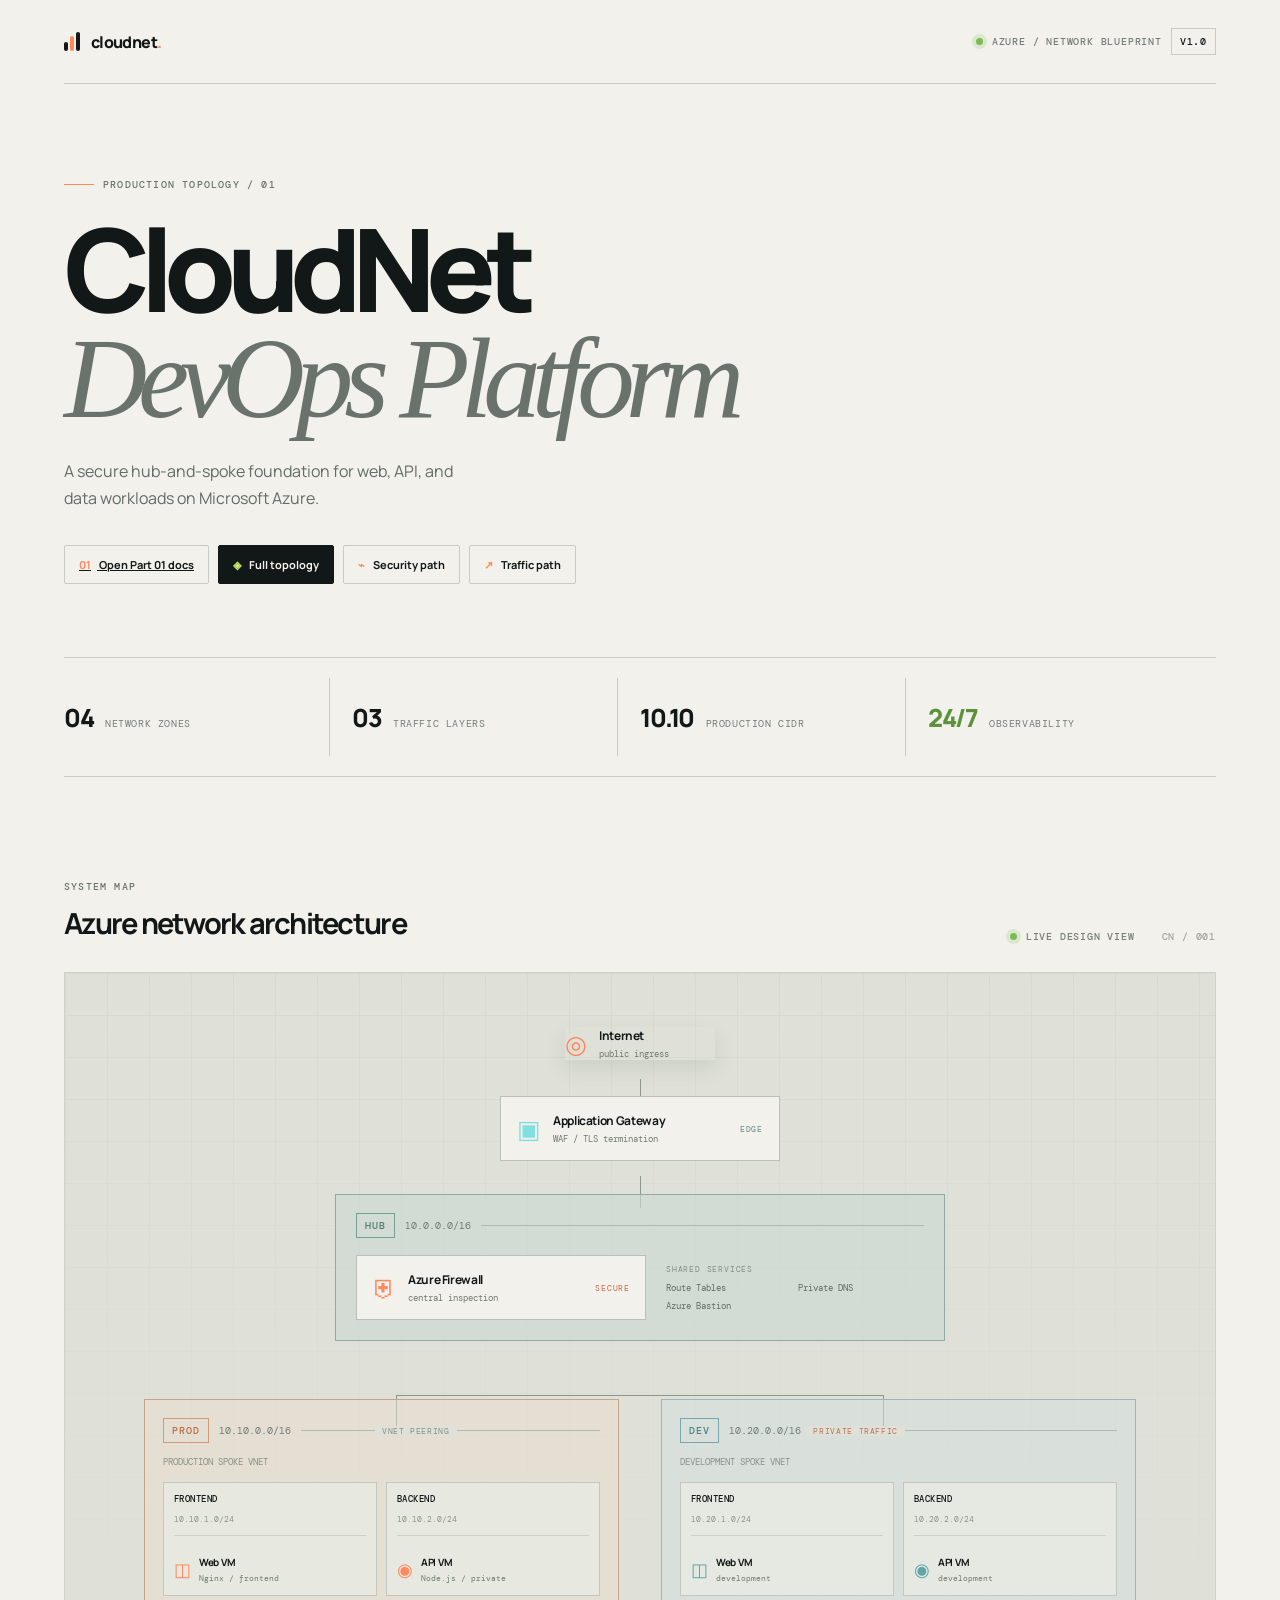
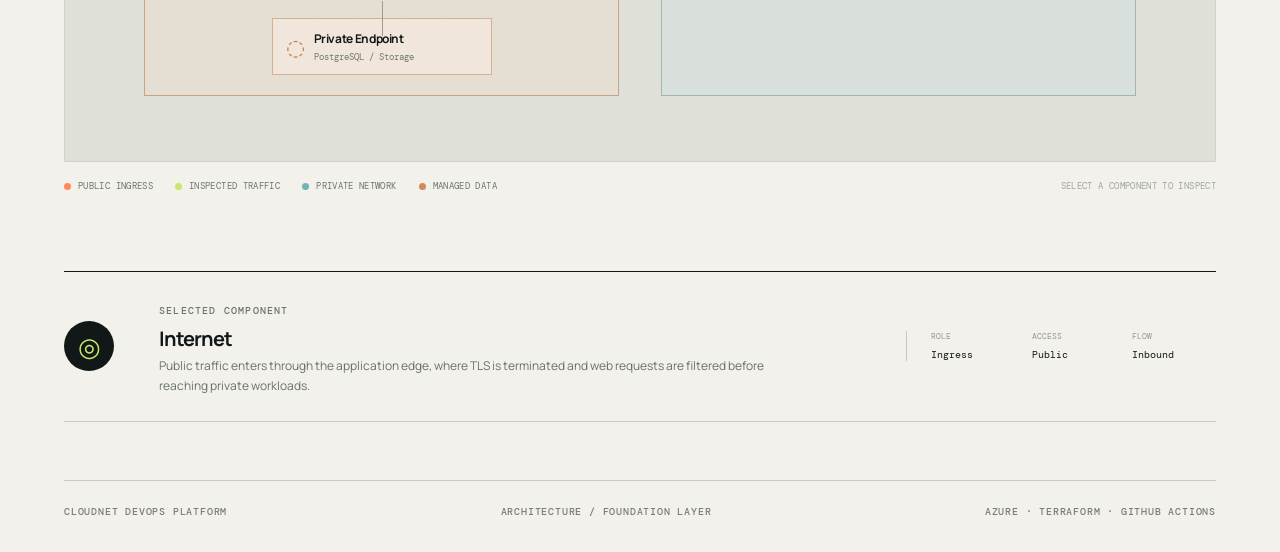
==== index.html @ 6c63d681 "Initialize CloudNet DevOps portfolio" ====
<!doctype html>
<html lang="en">
<head>
  <meta charset="UTF-8">
  <meta name="viewport" content="width=device-width, initial-scale=1.0">
  <meta name="description" content="CloudNet DevOps Platform Azure networking architecture">
  <title>CloudNet / Azure Network Architecture</title>
  <link rel="preconnect" href="https://fonts.googleapis.com">
  <link rel="preconnect" href="https://fonts.gstatic.com" crossorigin>
  <link href="https://fonts.googleapis.com/css2?family=DM+Mono:wght@400;500&family=Manrope:wght@400;500;600;700;800&display=swap" rel="stylesheet">
  <link rel="stylesheet" href="styles.css">
</head>
<body>
  <main class="shell">
    <header class="topbar">
      <a class="brand" href="#top" aria-label="CloudNet home">
        <span class="brand-mark"><span></span><span></span><span></span></span>
        <span>cloudnet<span class="brand-dot">.</span></span>
      </a>
      <div class="topbar-meta">
        <span class="status-dot"></span>
        <span>AZURE / NETWORK BLUEPRINT</span>
        <span class="version">v1.0</span>
      </div>
    </header>

    <section class="intro" id="top">
      <div class="eyebrow"><span></span> Production topology / 01</div>
      <h1>CloudNet<br><em>DevOps Platform</em></h1>
      <p class="intro-copy">A secure hub-and-spoke foundation for web, API, and data workloads on Microsoft Azure.</p>
      <div class="intro-actions">
        <a class="control-btn" href="docs/part-01-foundation.html"><span class="btn-icon">01</span> Open Part 01 docs</a>
        <button class="control-btn active" data-mode="all"><span class="btn-icon">◈</span> Full topology</button>
        <button class="control-btn" data-mode="security"><span class="btn-icon">⌁</span> Security path</button>
        <button class="control-btn" data-mode="traffic"><span class="btn-icon">↗</span> Traffic path</button>
      </div>
    </section>

    <section class="metrics" aria-label="Architecture summary">
      <div class="metric"><span class="metric-value">04</span><span class="metric-label">network zones</span></div>
      <div class="metric"><span class="metric-value">03</span><span class="metric-label">traffic layers</span></div>
      <div class="metric"><span class="metric-value">10.10</span><span class="metric-label">production CIDR</span></div>
      <div class="metric accent-metric"><span class="metric-value">24/7</span><span class="metric-label">observability</span></div>
    </section>

    <section class="architecture" aria-labelledby="architecture-title">
      <div class="section-heading">
        <div>
          <span class="section-kicker">System map</span>
          <h2 id="architecture-title">Azure network architecture</h2>
        </div>
        <div class="map-meta"><span class="live-line"></span> Live design view <span class="map-id">CN / 001</span></div>
      </div>

      <div class="diagram-wrap">
        <div class="diagram-grid"></div>
        <div class="diagram">
          <div class="internet node" data-node="internet" tabindex="0" role="button">
            <span class="node-symbol globe">◎</span>
            <span><b>Internet</b><small>public ingress</small></span>
          </div>

          <div class="flow flow-vertical flow-a"></div>
          <div class="component gateway node" data-node="gateway" tabindex="0" role="button">
            <span class="node-symbol gateway-symbol">▣</span>
            <span><b>Application Gateway</b><small>WAF / TLS termination</small></span>
            <span class="node-tag">EDGE</span>
          </div>
          <div class="flow flow-vertical flow-b"></div>

          <div class="hub-zone zone">
            <div class="zone-head"><span class="zone-chip">HUB</span><span class="zone-cidr">10.0.0.0/16</span><span class="zone-rule"></span></div>
            <div class="hub-content">
              <div class="component firewall node" data-node="firewall" tabindex="0" role="button">
                <span class="node-symbol firewall-symbol">⛨</span>
                <span><b>Azure Firewall</b><small>central inspection</small></span>
                <span class="node-tag security-tag">SECURE</span>
              </div>
              <div class="hub-services">
                <span class="service-label">shared services</span>
                <span>Route Tables</span><span>Private DNS</span><span>Azure Bastion</span>
              </div>
            </div>
          </div>

          <div class="flow flow-split"><i></i><i></i></div>

          <div class="spokes">
            <article class="spoke-zone zone prod-zone">
              <div class="zone-head"><span class="zone-chip prod-chip">PROD</span><span class="zone-cidr">10.10.0.0/16</span><span class="zone-rule"></span></div>
              <div class="spoke-subtitle">production spoke vnet</div>
              <div class="subnets">
                <div class="subnet frontend-subnet">
                  <div class="subnet-head"><span>FRONTEND</span><small>10.10.1.0/24</small></div>
                  <div class="workload node" data-node="web" tabindex="0" role="button"><span class="workload-icon">◫</span><span><b>Web VM</b><small>Nginx / frontend</small></span></div>
                </div>
                <div class="subnet backend-subnet">
                  <div class="subnet-head"><span>BACKEND</span><small>10.10.2.0/24</small></div>
                  <div class="workload node" data-node="api" tabindex="0" role="button"><span class="workload-icon">◉</span><span><b>API VM</b><small>Node.js / private</small></span></div>
                </div>
              </div>
              <div class="prod-data node" data-node="data" tabindex="0" role="button"><span class="data-line"></span><span class="node-symbol database-symbol">◌</span><span><b>Private Endpoint</b><small>PostgreSQL / Storage</small></span></div>
            </article>

            <article class="spoke-zone zone dev-zone">
              <div class="zone-head"><span class="zone-chip dev-chip">DEV</span><span class="zone-cidr">10.20.0.0/16</span><span class="zone-rule"></span></div>
              <div class="spoke-subtitle">development spoke vnet</div>
              <div class="subnets">
                <div class="subnet frontend-subnet">
                  <div class="subnet-head"><span>FRONTEND</span><small>10.20.1.0/24</small></div>
                  <div class="workload node" data-node="dev-web" tabindex="0" role="button"><span class="workload-icon">◫</span><span><b>Web VM</b><small>development</small></span></div>
                </div>
                <div class="subnet backend-subnet">
                  <div class="subnet-head"><span>BACKEND</span><small>10.20.2.0/24</small></div>
                  <div class="workload node" data-node="dev-api" tabindex="0" role="button"><span class="workload-icon">◉</span><span><b>API VM</b><small>development</small></span></div>
                </div>
              </div>
            </article>
          </div>

          <div class="connection-notes">
            <span class="note note-peering">VNET PEERING</span>
            <span class="note note-private">PRIVATE TRAFFIC</span>
          </div>
        </div>
      </div>

      <div class="legend">
        <span><i class="legend-dot ingress"></i> Public ingress</span>
        <span><i class="legend-dot inspect"></i> Inspected traffic</span>
        <span><i class="legend-dot private"></i> Private network</span>
        <span><i class="legend-dot data"></i> Managed data</span>
        <span class="legend-hint">Select a component to inspect</span>
      </div>
    </section>

    <section class="detail-panel" aria-live="polite">
      <div class="detail-icon" id="detail-icon">◎</div>
      <div class="detail-copy"><span class="section-kicker" id="detail-kicker">Selected component</span><h3 id="detail-title">Internet</h3><p id="detail-description">Public traffic enters through the application edge, where TLS is terminated and web requests are filtered before reaching private workloads.</p></div>
      <div class="detail-specs" id="detail-specs"><span>ROLE<b>Ingress</b></span><span>ACCESS<b>Public</b></span><span>FLOW<b>Inbound</b></span></div>
    </section>

    <footer class="footer"><span>CloudNet DevOps Platform</span><span>Architecture / Foundation layer</span><span>Azure · Terraform · GitHub Actions</span></footer>
  </main>
  <script src="script.js"></script>
</body>
</html>
---- styles.css ----
@import url('https://fonts.googleapis.com/css2?family=DM+Mono:wght@400;500&family=Manrope:wght@400;500;600;700;800&display=swap');

:root { --ink:#121817; --paper:#f2f1eb; --muted:#777d79; --line:#c7cbc3; --panel:#e7e8e1; --lime:#c8e86b; --orange:#ff895c; --cyan:#80dfe0; --blue:#91b6ff; --serif:Georgia, 'Times New Roman', serif; --mono:'DM Mono', monospace; --sans:'Manrope', sans-serif; }
* { box-sizing:border-box; }
html { scroll-behavior:smooth; }
body { margin:0; background:var(--paper); color:var(--ink); font-family:var(--sans); }
button { font:inherit; }
.shell { max-width:1440px; margin:auto; padding:0 5vw; overflow:hidden; }
.topbar { height:84px; display:flex; align-items:center; justify-content:space-between; border-bottom:1px solid var(--line); }
.brand { color:var(--ink); display:flex; align-items:center; gap:11px; font-size:16px; font-weight:800; letter-spacing:-.04em; text-decoration:none; }
.brand-dot { color:var(--orange); }.brand-mark { display:flex; align-items:end; gap:2px; height:19px; }.brand-mark span { width:4px; background:var(--ink); border-radius:2px; }.brand-mark span:nth-child(1){height:9px}.brand-mark span:nth-child(2){height:15px;background:var(--orange)}.brand-mark span:nth-child(3){height:19px}
.topbar-meta,.map-meta,.footer { color:var(--muted); font:500 10px var(--mono); letter-spacing:.08em; text-transform:uppercase; }.topbar-meta { display:flex; align-items:center; gap:9px; }.status-dot,.live-line { background:#7eba53; border-radius:50%; width:7px; height:7px; display:inline-block; box-shadow:0 0 0 4px #dbe8cf; }.version { border:1px solid var(--line); padding:6px 8px; color:var(--ink); }
.intro { max-width:720px; padding:94px 0 73px; position:relative; }.eyebrow,.section-kicker { color:#6b746c; font:500 10px var(--mono); letter-spacing:.12em; text-transform:uppercase; }.eyebrow { display:flex; align-items:center; gap:9px; }.eyebrow span { height:1px; width:30px; background:var(--orange); }.intro h1 { font-size:clamp(58px,9vw,126px); line-height:.91; letter-spacing:-.085em; margin:25px 0 27px; font-weight:800; }.intro h1 em { color:#69736c; font-family:var(--serif); font-weight:400; letter-spacing:-.08em; }.intro-copy { font-size:16px; line-height:1.7; max-width:390px; color:#626b65; margin:0 0 33px; }.intro-actions { display:flex; gap:9px; flex-wrap:wrap; }.control-btn { border:1px solid var(--line); background:transparent; padding:11px 14px; border-radius:2px; color:var(--ink); cursor:pointer; font-size:11px; font-weight:700; transition:.2s; }.control-btn:hover,.control-btn.active { background:var(--ink); color:var(--paper); border-color:var(--ink); }.control-btn.active .btn-icon { color:var(--lime); }.btn-icon { color:var(--orange); margin-right:6px; }
.metrics { border-top:1px solid var(--line); border-bottom:1px solid var(--line); display:grid; grid-template-columns:repeat(4,1fr); }.metric { padding:22px 22px 21px 0; border-right:1px solid var(--line); margin:20px 22px 20px 0; display:flex; align-items:baseline; gap:12px; }.metric:last-child { border:0; }.metric-value { font-size:25px; font-weight:800; letter-spacing:-.06em; }.metric-label { color:var(--muted); font:10px var(--mono); text-transform:uppercase; letter-spacing:.06em; }.accent-metric .metric-value { color:#5e913d; }
.architecture { padding:96px 0 0; }.section-heading { display:flex; justify-content:space-between; align-items:end; margin-bottom:29px; }.section-heading h2 { font-size:29px; letter-spacing:-.06em; margin:8px 0 0; }.map-meta { display:flex; align-items:center; gap:9px; }.map-id { margin-left:18px; color:#a2a69d; }.diagram-wrap { min-height:790px; background:#dfe1d9; position:relative; overflow:hidden; border:1px solid #d0d3ca; }.diagram-grid { position:absolute; inset:0; opacity:.36; background-image:linear-gradient(#c8cdc2 1px,transparent 1px),linear-gradient(90deg,#c8cdc2 1px,transparent 1px); background-size:42px 42px; mask-image:linear-gradient(to bottom,#000,transparent 90%); }.diagram { width:min(100%,1060px); margin:auto; padding:57px 34px 65px; position:relative; }.node { cursor:pointer; transition:transform .2s, box-shadow .2s, background .2s; }.node:hover,.node.selected { transform:translateY(-3px); box-shadow:0 9px 20px #50605622; }.internet { width:150px; margin:auto; display:flex; align-items:center; gap:12px; }.node-symbol { font-size:25px; line-height:1; color:var(--orange); }.node b { display:block; font-size:12px; letter-spacing:-.03em; }.node small { display:block; color:#6f7971; font:9px var(--mono); margin-top:4px; }.flow { background:#89988d; position:absolute; z-index:0; }.flow-vertical { width:1px; height:32px; left:50%; }.flow-a { top:106px; }.flow-b { top:203px; }.component { position:relative; z-index:1; background:var(--paper); border:1px solid #b9c0b7; }.gateway { width:280px; margin:33px auto 33px; padding:15px 16px; display:flex; gap:12px; align-items:center; }.gateway .node-symbol { color:var(--cyan); }.node-tag { margin-left:auto; color:#638987; font:8px var(--mono); letter-spacing:.1em; }.security-tag { color:#c46945; }.zone { border:1px solid #afb9ae; position:relative; background:#d8ddd4aa; }.hub-zone { max-width:610px; margin:auto; padding:18px 20px 20px; border-color:#8faaa1; background:#cedad2aa; }.zone-head { display:flex; align-items:center; gap:10px; }.zone-chip { font:500 10px var(--mono); letter-spacing:.1em; border:1px solid #799f91; color:#54796d; padding:5px 8px; }.zone-cidr { font:10px var(--mono); color:#6f7d73; }.zone-rule { flex:1; height:1px; background:#afbbb0; }.hub-content { display:flex; gap:20px; align-items:center; margin-top:17px; }.firewall { flex:1; padding:15px; display:flex; gap:11px; align-items:center; }.firewall-symbol { color:var(--orange); }.hub-services { flex:1; display:grid; grid-template-columns:1fr 1fr; gap:6px; color:#5d6b62; font:9px var(--mono); }.service-label { grid-column:1/-1; color:#839084; text-transform:uppercase; font-size:8px; letter-spacing:.1em; margin-bottom:2px; }.flow-split { top:422px; left:27%; width:46%; height:1px; }.flow-split i { position:absolute; top:0; width:1px; height:35px; background:#89988d; }.flow-split i:first-child { left:0; }.flow-split i:last-child { right:0; }.spokes { display:grid; grid-template-columns:1fr 1fr; gap:42px; margin-top:58px; }.spoke-zone { padding:18px 18px 20px; min-height:280px; }.prod-zone { border-color:#c6a487; background:#e8dbce88; }.dev-zone { border-color:#9eb6ba; background:#d4e0df88; }.prod-chip { border-color:#d59b70; color:#b96e44; }.dev-chip { border-color:#77a9ac; color:#478387; }.spoke-subtitle { color:#8a9189; font:9px var(--mono); margin:13px 0 14px; text-transform:uppercase; }.subnets { display:grid; grid-template-columns:1fr 1fr; gap:9px; }.subnet { border:1px solid #c2c8bf; padding:10px; background:#e9ebe4cc; }.subnet-head { border-bottom:1px solid #ccd1c9; padding-bottom:8px; margin-bottom:10px; }.subnet-head span { display:block; font:500 9px var(--mono); letter-spacing:.05em; }.subnet-head small { color:#8a948a; font:8px var(--mono); }.workload { display:flex; align-items:center; gap:8px; padding:9px 0 2px; }.workload-icon { color:var(--orange); font-size:18px; }.dev-zone .workload-icon { color:#5fa6a9; }.workload b { font-size:10px; }.workload small { font-size:8px; }.prod-data { width:220px; padding:11px 13px; background:#f0e6dc; border:1px solid #d5b28f; display:flex; gap:9px; align-items:center; margin:22px auto 0; }.database-symbol { color:#cb7a4d; font-size:22px; }.data-line { position:absolute; left:50%; margin-top:-57px; height:35px; border-left:1px solid #aa9786; }.connection-notes { position:absolute; top:453px; left:0; right:0; display:flex; justify-content:space-between; padding:0 25%; color:#849086; font:8px var(--mono); letter-spacing:.08em; }.note { background:#dfe1d9; padding:0 7px; }.note-private { color:#bd7352; }.legend { display:flex; gap:22px; align-items:center; flex-wrap:wrap; padding:18px 0 0; color:#6c766d; font:9px var(--mono); text-transform:uppercase; letter-spacing:.04em; }.legend span { display:flex; gap:7px; align-items:center; }.legend-dot { width:7px; height:7px; display:inline-block; border-radius:50%; }.ingress { background:var(--orange); }.inspect { background:var(--lime); }.private { background:#72b5b5; }.data { background:#d08a5d; }.legend-hint { margin-left:auto; color:#a1a69e; }
.detail-panel { margin:79px 0 58px; border-top:1px solid var(--ink); border-bottom:1px solid var(--line); display:grid; grid-template-columns:70px 1fr 310px; align-items:center; gap:25px; padding:25px 0; }.detail-icon { width:50px; height:50px; border-radius:50%; display:grid; place-items:center; background:var(--ink); color:var(--lime); font-size:26px; }.detail-copy h3 { margin:6px 0 4px; font-size:20px; letter-spacing:-.05em; }.detail-copy p { margin:0; color:#68716a; max-width:620px; font-size:12px; line-height:1.65; }.detail-specs { display:grid; grid-template-columns:repeat(3,1fr); border-left:1px solid var(--line); padding-left:24px; gap:17px; }.detail-specs span { color:#929a92; font:8px var(--mono); }.detail-specs b { display:block; color:var(--ink); font:10px var(--mono); margin-top:7px; }.footer { display:flex; justify-content:space-between; padding:24px 0 34px; border-top:1px solid var(--line); }
.mode-security .node:not([data-node="firewall"]):not([data-node="gateway"]),.mode-security .spokes { opacity:.28; }.mode-traffic .node:not([data-node="internet"]):not([data-node="gateway"]):not([data-node="web"]):not([data-node="api"]),.mode-traffic .hub-services { opacity:.28; }.mode-security .firewall,.mode-traffic .gateway { outline:2px solid var(--lime); outline-offset:3px; }
@media (max-width:800px){.shell{padding:0 20px}.topbar-meta{font-size:8px}.version{display:none}.intro{padding:65px 0 55px}.metrics{grid-template-columns:repeat(2,1fr)}.metric{margin:0;padding:18px 0;border-bottom:1px solid var(--line)}.metric:nth-child(odd){border-right:1px solid var(--line);padding-right:12px}.metric:nth-child(even){border-right:0;margin-right:0;padding-left:12px}.metric:nth-child(3),.metric:nth-child(4){border-bottom:0}.architecture{padding-top:65px}.section-heading{align-items:flex-start;gap:15px;flex-direction:column}.map-meta{font-size:8px}.diagram-wrap{min-height:830px;overflow-x:auto}.diagram{min-width:670px;padding-left:20px;padding-right:20px}.legend-hint{width:100%;margin-left:0}.detail-panel{grid-template-columns:52px 1fr;margin-top:60px;gap:15px}.detail-specs{grid-column:1/-1;border-left:0;border-top:1px solid var(--line);padding:17px 0 0}.footer{gap:12px;flex-wrap:wrap;font-size:8px}.footer span:last-child{width:100%}}
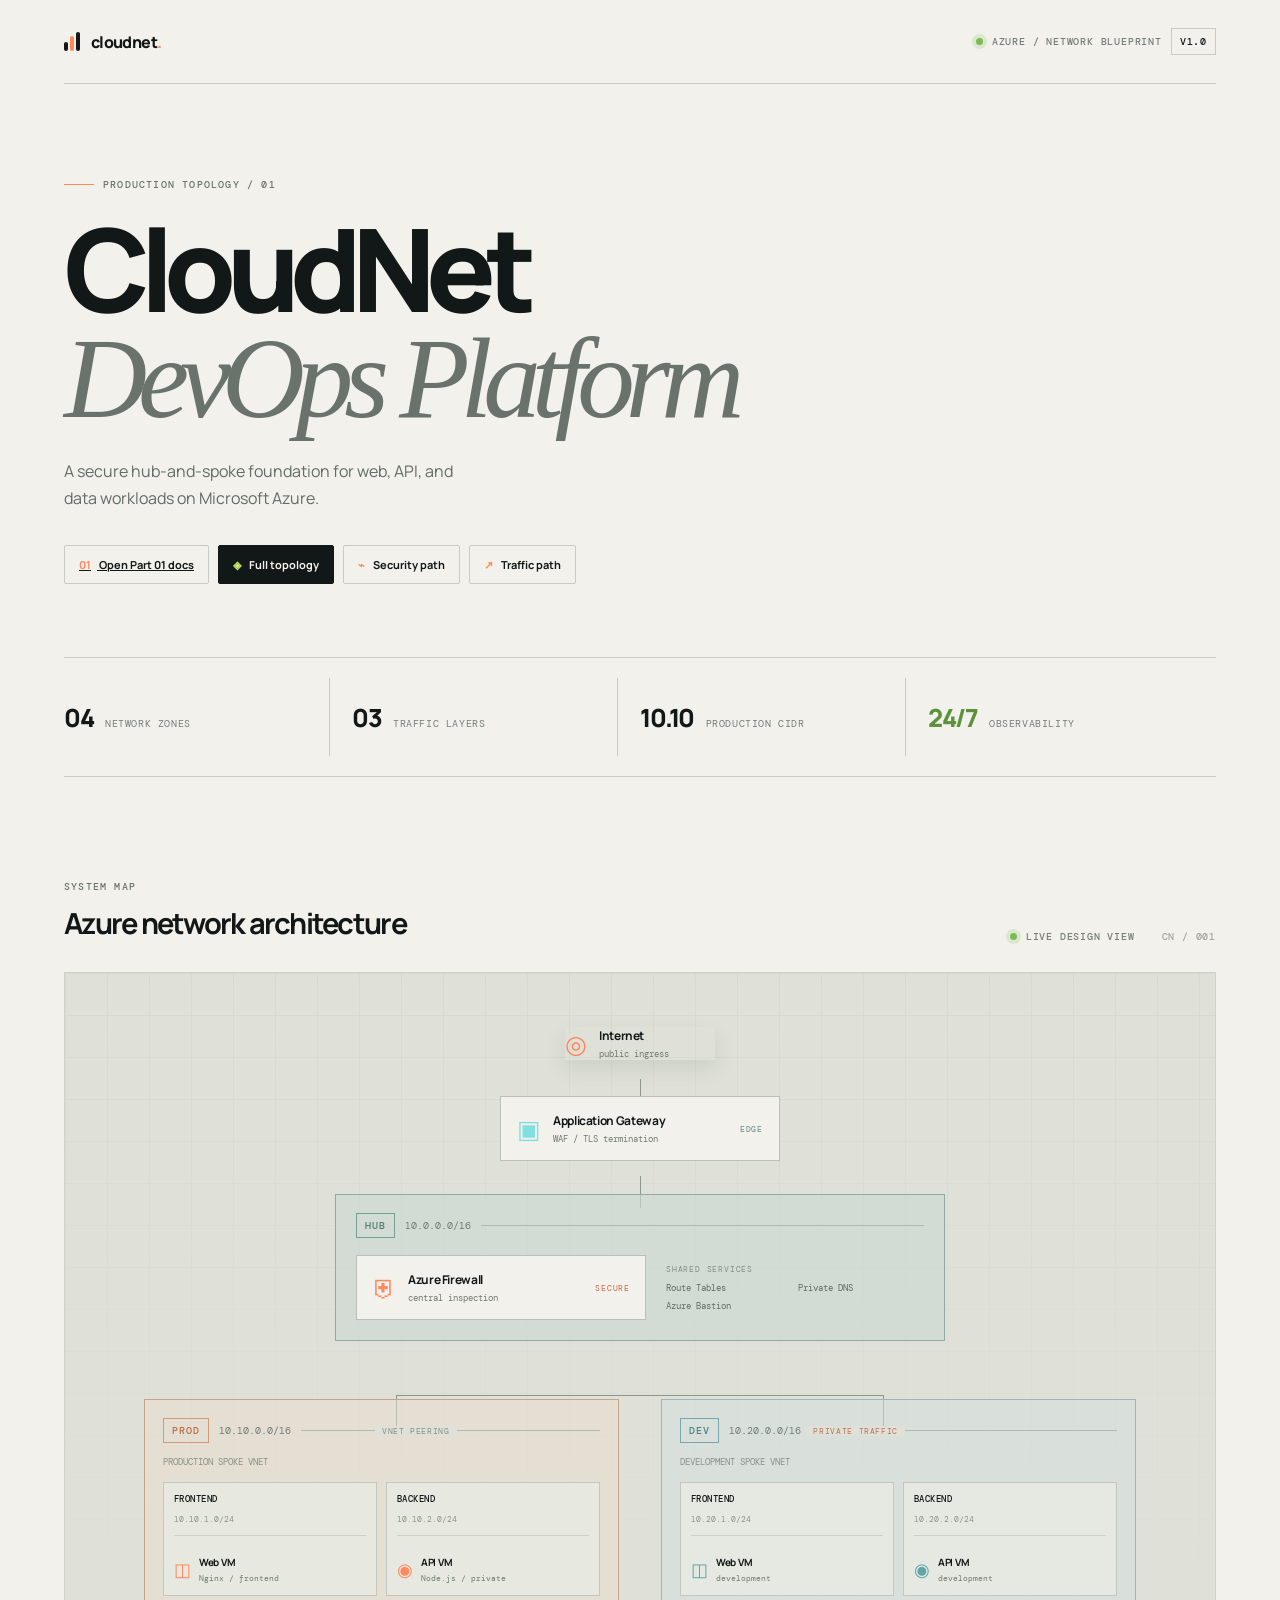
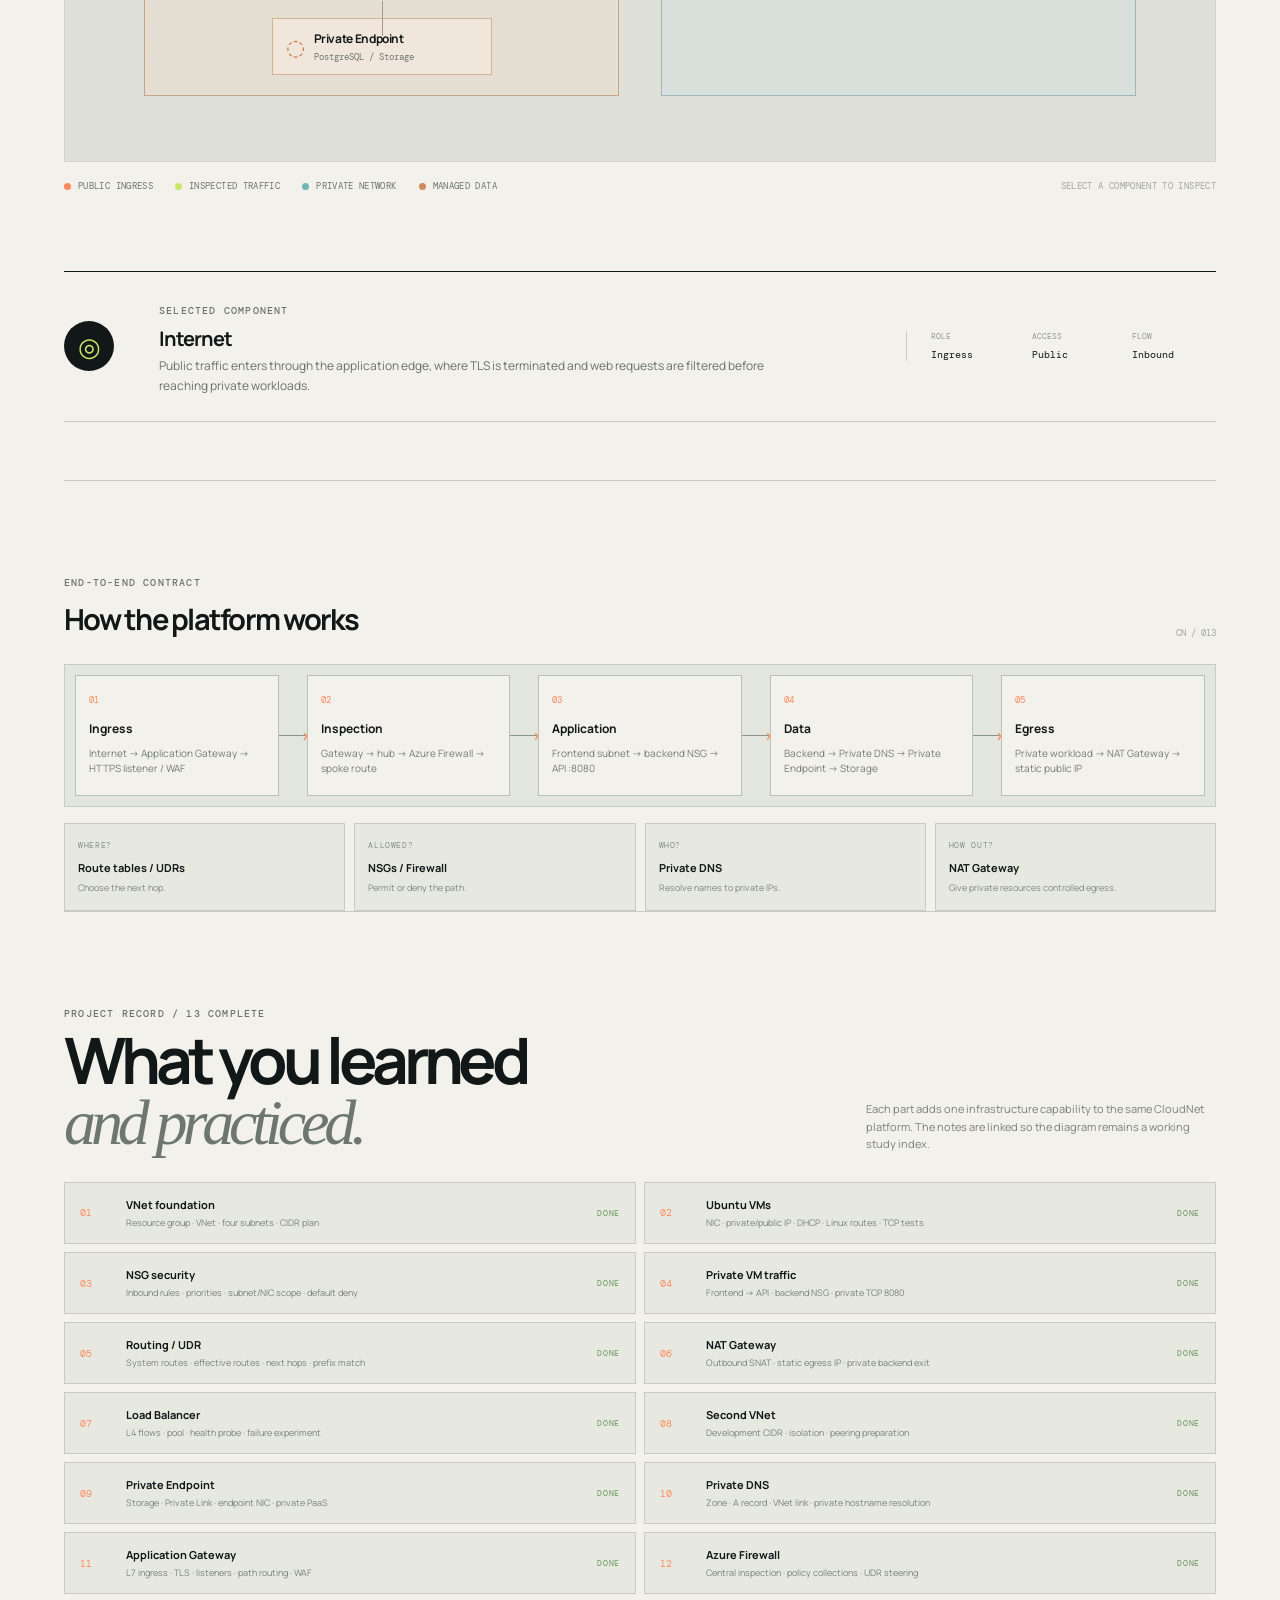
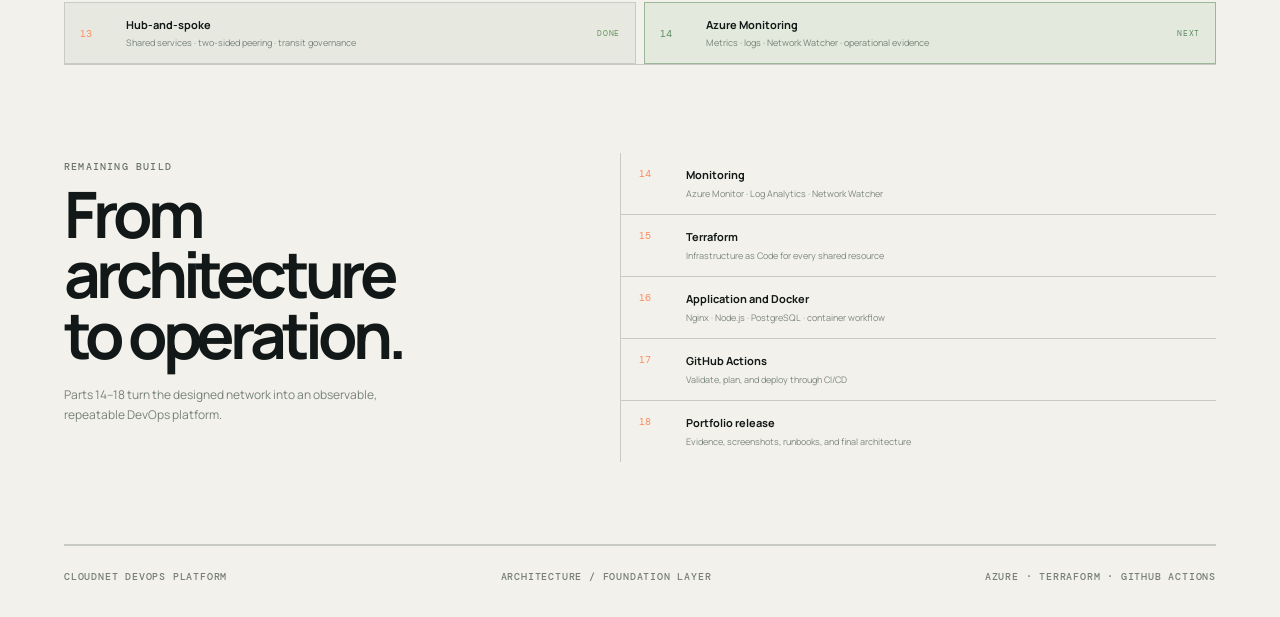
==== commit 1f462933: "Expand architecture overview and learning record" ====
--- a/index.html
+++ b/index.html
@@ -140,6 +140,58 @@
       <div class="detail-specs" id="detail-specs"><span>ROLE<b>Ingress</b></span><span>ACCESS<b>Public</b></span><span>FLOW<b>Inbound</b></span></div>
     </section>
 
+    <section class="architecture-detail" aria-labelledby="flow-title">
+      <div class="section-heading detail-heading">
+        <div><span class="section-kicker">End-to-end contract</span><h2 id="flow-title">How the platform works</h2></div>
+        <span class="detail-index">CN / 013</span>
+      </div>
+      <div class="flow-contract">
+        <article><span class="contract-number">01</span><b>Ingress</b><p>Internet → Application Gateway → HTTPS listener / WAF</p></article>
+        <i></i>
+        <article><span class="contract-number">02</span><b>Inspection</b><p>Gateway → hub → Azure Firewall → spoke route</p></article>
+        <i></i>
+        <article><span class="contract-number">03</span><b>Application</b><p>Frontend subnet → backend NSG → API :8080</p></article>
+        <i></i>
+        <article><span class="contract-number">04</span><b>Data</b><p>Backend → Private DNS → Private Endpoint → Storage</p></article>
+        <i></i>
+        <article><span class="contract-number">05</span><b>Egress</b><p>Private workload → NAT Gateway → static public IP</p></article>
+      </div>
+      <div class="architecture-notes">
+        <div><span>WHERE?</span><b>Route tables / UDRs</b><small>Choose the next hop.</small></div>
+        <div><span>ALLOWED?</span><b>NSGs / Firewall</b><small>Permit or deny the path.</small></div>
+        <div><span>WHO?</span><b>Private DNS</b><small>Resolve names to private IPs.</small></div>
+        <div><span>HOW OUT?</span><b>NAT Gateway</b><small>Give private resources controlled egress.</small></div>
+      </div>
+    </section>
+
+    <section class="learning-record" aria-labelledby="learning-title">
+      <div class="section-heading learning-heading">
+        <div><span class="section-kicker">Project record / 13 complete</span><h2 id="learning-title">What you learned<br><em>and practiced.</em></h2></div>
+        <p>Each part adds one infrastructure capability to the same CloudNet platform. The notes are linked so the diagram remains a working study index.</p>
+      </div>
+      <div class="learning-grid">
+        <a class="learning-card complete-card" href="docs/part-01-foundation.html"><span>01</span><div><b>VNet foundation</b><small>Resource group · VNet · four subnets · CIDR plan</small></div><strong>DONE</strong></a>
+        <a class="learning-card complete-card" href="docs/part-02-vms.html"><span>02</span><div><b>Ubuntu VMs</b><small>NIC · private/public IP · DHCP · Linux routes · TCP tests</small></div><strong>DONE</strong></a>
+        <a class="learning-card complete-card" href="docs/part-03-nsg.html"><span>03</span><div><b>NSG security</b><small>Inbound rules · priorities · subnet/NIC scope · default deny</small></div><strong>DONE</strong></a>
+        <a class="learning-card complete-card" href="docs/part-04-private-communication.html"><span>04</span><div><b>Private VM traffic</b><small>Frontend → API · backend NSG · private TCP 8080</small></div><strong>DONE</strong></a>
+        <a class="learning-card complete-card" href="docs/part-05-routing.html"><span>05</span><div><b>Routing / UDR</b><small>System routes · effective routes · next hops · prefix match</small></div><strong>DONE</strong></a>
+        <a class="learning-card complete-card" href="docs/part-06-nat.html"><span>06</span><div><b>NAT Gateway</b><small>Outbound SNAT · static egress IP · private backend exit</small></div><strong>DONE</strong></a>
+        <a class="learning-card complete-card" href="docs/part-07-load-balancer.html"><span>07</span><div><b>Load Balancer</b><small>L4 flows · pool · health probe · failure experiment</small></div><strong>DONE</strong></a>
+        <a class="learning-card complete-card" href="docs/part-08-second-vnet.html"><span>08</span><div><b>Second VNet</b><small>Development CIDR · isolation · peering preparation</small></div><strong>DONE</strong></a>
+        <a class="learning-card complete-card" href="docs/part-09-private-endpoint.html"><span>09</span><div><b>Private Endpoint</b><small>Storage · Private Link · endpoint NIC · private PaaS</small></div><strong>DONE</strong></a>
+        <a class="learning-card complete-card" href="docs/part-10-private-dns.html"><span>10</span><div><b>Private DNS</b><small>Zone · A record · VNet link · private hostname resolution</small></div><strong>DONE</strong></a>
+        <a class="learning-card complete-card" href="docs/part-11-application-gateway.html"><span>11</span><div><b>Application Gateway</b><small>L7 ingress · TLS · listeners · path routing · WAF</small></div><strong>DONE</strong></a>
+        <a class="learning-card complete-card" href="docs/part-12-azure-firewall.html"><span>12</span><div><b>Azure Firewall</b><small>Central inspection · policy collections · UDR steering</small></div><strong>DONE</strong></a>
+        <a class="learning-card complete-card" href="docs/part-13-hub-spoke.html"><span>13</span><div><b>Hub-and-spoke</b><small>Shared services · two-sided peering · transit governance</small></div><strong>DONE</strong></a>
+        <div class="learning-card next-card"><span>14</span><div><b>Azure Monitoring</b><small>Metrics · logs · Network Watcher · operational evidence</small></div><strong>NEXT</strong></div>
+      </div>
+    </section>
+
+    <section class="roadmap-panel" aria-labelledby="roadmap-title">
+      <div><span class="section-kicker">Remaining build</span><h2 id="roadmap-title">From architecture<br>to operation.</h2><p>Parts 14–18 turn the designed network into an observable, repeatable DevOps platform.</p></div>
+      <div class="roadmap-list"><div><span>14</span><b>Monitoring</b><small>Azure Monitor · Log Analytics · Network Watcher</small></div><div><span>15</span><b>Terraform</b><small>Infrastructure as Code for every shared resource</small></div><div><span>16</span><b>Application and Docker</b><small>Nginx · Node.js · PostgreSQL · container workflow</small></div><div><span>17</span><b>GitHub Actions</b><small>Validate, plan, and deploy through CI/CD</small></div><div><span>18</span><b>Portfolio release</b><small>Evidence, screenshots, runbooks, and final architecture</small></div></div>
+    </section>
+
     <footer class="footer"><span>CloudNet DevOps Platform</span><span>Architecture / Foundation layer</span><span>Azure · Terraform · GitHub Actions</span></footer>
   </main>
   <script src="script.js"></script>
--- a/styles.css
+++ b/styles.css
@@ -1,4 +1,17 @@
 @import url('https://fonts.googleapis.com/css2?family=DM+Mono:wght@400;500&family=Manrope:wght@400;500;600;700;800&display=swap');
+@import url('docs/part-01.css');
+@import url('docs/part-02.css');
+@import url('docs/part-03.css');
+@import url('docs/part-04.css');
+@import url('docs/part-05.css');
+@import url('docs/part-06.css');
+@import url('docs/part-07.css');
+@import url('docs/part-08.css');
+@import url('docs/part-09.css');
+@import url('docs/part-10.css');
+@import url('docs/part-11.css');
+@import url('docs/part-12.css');
+@import url('docs/part-13.css');
 
 :root { --ink:#121817; --paper:#f2f1eb; --muted:#777d79; --line:#c7cbc3; --panel:#e7e8e1; --lime:#c8e86b; --orange:#ff895c; --cyan:#80dfe0; --blue:#91b6ff; --serif:Georgia, 'Times New Roman', serif; --mono:'DM Mono', monospace; --sans:'Manrope', sans-serif; }
 * { box-sizing:border-box; }
@@ -14,5 +27,7 @@
 .metrics { border-top:1px solid var(--line); border-bottom:1px solid var(--line); display:grid; grid-template-columns:repeat(4,1fr); }.metric { padding:22px 22px 21px 0; border-right:1px solid var(--line); margin:20px 22px 20px 0; display:flex; align-items:baseline; gap:12px; }.metric:last-child { border:0; }.metric-value { font-size:25px; font-weight:800; letter-spacing:-.06em; }.metric-label { color:var(--muted); font:10px var(--mono); text-transform:uppercase; letter-spacing:.06em; }.accent-metric .metric-value { color:#5e913d; }
 .architecture { padding:96px 0 0; }.section-heading { display:flex; justify-content:space-between; align-items:end; margin-bottom:29px; }.section-heading h2 { font-size:29px; letter-spacing:-.06em; margin:8px 0 0; }.map-meta { display:flex; align-items:center; gap:9px; }.map-id { margin-left:18px; color:#a2a69d; }.diagram-wrap { min-height:790px; background:#dfe1d9; position:relative; overflow:hidden; border:1px solid #d0d3ca; }.diagram-grid { position:absolute; inset:0; opacity:.36; background-image:linear-gradient(#c8cdc2 1px,transparent 1px),linear-gradient(90deg,#c8cdc2 1px,transparent 1px); background-size:42px 42px; mask-image:linear-gradient(to bottom,#000,transparent 90%); }.diagram { width:min(100%,1060px); margin:auto; padding:57px 34px 65px; position:relative; }.node { cursor:pointer; transition:transform .2s, box-shadow .2s, background .2s; }.node:hover,.node.selected { transform:translateY(-3px); box-shadow:0 9px 20px #50605622; }.internet { width:150px; margin:auto; display:flex; align-items:center; gap:12px; }.node-symbol { font-size:25px; line-height:1; color:var(--orange); }.node b { display:block; font-size:12px; letter-spacing:-.03em; }.node small { display:block; color:#6f7971; font:9px var(--mono); margin-top:4px; }.flow { background:#89988d; position:absolute; z-index:0; }.flow-vertical { width:1px; height:32px; left:50%; }.flow-a { top:106px; }.flow-b { top:203px; }.component { position:relative; z-index:1; background:var(--paper); border:1px solid #b9c0b7; }.gateway { width:280px; margin:33px auto 33px; padding:15px 16px; display:flex; gap:12px; align-items:center; }.gateway .node-symbol { color:var(--cyan); }.node-tag { margin-left:auto; color:#638987; font:8px var(--mono); letter-spacing:.1em; }.security-tag { color:#c46945; }.zone { border:1px solid #afb9ae; position:relative; background:#d8ddd4aa; }.hub-zone { max-width:610px; margin:auto; padding:18px 20px 20px; border-color:#8faaa1; background:#cedad2aa; }.zone-head { display:flex; align-items:center; gap:10px; }.zone-chip { font:500 10px var(--mono); letter-spacing:.1em; border:1px solid #799f91; color:#54796d; padding:5px 8px; }.zone-cidr { font:10px var(--mono); color:#6f7d73; }.zone-rule { flex:1; height:1px; background:#afbbb0; }.hub-content { display:flex; gap:20px; align-items:center; margin-top:17px; }.firewall { flex:1; padding:15px; display:flex; gap:11px; align-items:center; }.firewall-symbol { color:var(--orange); }.hub-services { flex:1; display:grid; grid-template-columns:1fr 1fr; gap:6px; color:#5d6b62; font:9px var(--mono); }.service-label { grid-column:1/-1; color:#839084; text-transform:uppercase; font-size:8px; letter-spacing:.1em; margin-bottom:2px; }.flow-split { top:422px; left:27%; width:46%; height:1px; }.flow-split i { position:absolute; top:0; width:1px; height:35px; background:#89988d; }.flow-split i:first-child { left:0; }.flow-split i:last-child { right:0; }.spokes { display:grid; grid-template-columns:1fr 1fr; gap:42px; margin-top:58px; }.spoke-zone { padding:18px 18px 20px; min-height:280px; }.prod-zone { border-color:#c6a487; background:#e8dbce88; }.dev-zone { border-color:#9eb6ba; background:#d4e0df88; }.prod-chip { border-color:#d59b70; color:#b96e44; }.dev-chip { border-color:#77a9ac; color:#478387; }.spoke-subtitle { color:#8a9189; font:9px var(--mono); margin:13px 0 14px; text-transform:uppercase; }.subnets { display:grid; grid-template-columns:1fr 1fr; gap:9px; }.subnet { border:1px solid #c2c8bf; padding:10px; background:#e9ebe4cc; }.subnet-head { border-bottom:1px solid #ccd1c9; padding-bottom:8px; margin-bottom:10px; }.subnet-head span { display:block; font:500 9px var(--mono); letter-spacing:.05em; }.subnet-head small { color:#8a948a; font:8px var(--mono); }.workload { display:flex; align-items:center; gap:8px; padding:9px 0 2px; }.workload-icon { color:var(--orange); font-size:18px; }.dev-zone .workload-icon { color:#5fa6a9; }.workload b { font-size:10px; }.workload small { font-size:8px; }.prod-data { width:220px; padding:11px 13px; background:#f0e6dc; border:1px solid #d5b28f; display:flex; gap:9px; align-items:center; margin:22px auto 0; }.database-symbol { color:#cb7a4d; font-size:22px; }.data-line { position:absolute; left:50%; margin-top:-57px; height:35px; border-left:1px solid #aa9786; }.connection-notes { position:absolute; top:453px; left:0; right:0; display:flex; justify-content:space-between; padding:0 25%; color:#849086; font:8px var(--mono); letter-spacing:.08em; }.note { background:#dfe1d9; padding:0 7px; }.note-private { color:#bd7352; }.legend { display:flex; gap:22px; align-items:center; flex-wrap:wrap; padding:18px 0 0; color:#6c766d; font:9px var(--mono); text-transform:uppercase; letter-spacing:.04em; }.legend span { display:flex; gap:7px; align-items:center; }.legend-dot { width:7px; height:7px; display:inline-block; border-radius:50%; }.ingress { background:var(--orange); }.inspect { background:var(--lime); }.private { background:#72b5b5; }.data { background:#d08a5d; }.legend-hint { margin-left:auto; color:#a1a69e; }
 .detail-panel { margin:79px 0 58px; border-top:1px solid var(--ink); border-bottom:1px solid var(--line); display:grid; grid-template-columns:70px 1fr 310px; align-items:center; gap:25px; padding:25px 0; }.detail-icon { width:50px; height:50px; border-radius:50%; display:grid; place-items:center; background:var(--ink); color:var(--lime); font-size:26px; }.detail-copy h3 { margin:6px 0 4px; font-size:20px; letter-spacing:-.05em; }.detail-copy p { margin:0; color:#68716a; max-width:620px; font-size:12px; line-height:1.65; }.detail-specs { display:grid; grid-template-columns:repeat(3,1fr); border-left:1px solid var(--line); padding-left:24px; gap:17px; }.detail-specs span { color:#929a92; font:8px var(--mono); }.detail-specs b { display:block; color:var(--ink); font:10px var(--mono); margin-top:7px; }.footer { display:flex; justify-content:space-between; padding:24px 0 34px; border-top:1px solid var(--line); }
+.architecture-detail,.learning-record,.roadmap-panel{border-top:1px solid var(--line);padding:88px 0 0}.detail-heading{margin-bottom:25px}.detail-heading h2{font-size:29px;letter-spacing:-.06em;margin:8px 0 0}.detail-index{color:#a0a79e;font:9px var(--mono)}.flow-contract{display:grid;grid-template-columns:1fr 28px 1fr 28px 1fr 28px 1fr 28px 1fr;align-items:stretch;background:#e3e6de;border:1px solid var(--line);padding:10px}.flow-contract article{background:var(--paper);border:1px solid #b8c2b7;padding:18px 13px}.contract-number{display:block;color:var(--orange);font:9px var(--mono);margin-bottom:14px}.flow-contract b{display:block;font-size:12px}.flow-contract p{color:#727d73;font-size:10px;line-height:1.55;margin:9px 0 0}.flow-contract>i{height:1px;background:#87968b;align-self:center;position:relative}.flow-contract>i:after{content:'›';position:absolute;right:-4px;top:-11px;color:var(--orange);font:18px var(--mono)}.architecture-notes{display:grid;grid-template-columns:repeat(4,1fr);gap:9px;margin-top:16px}.architecture-notes div{background:#e7e9e1;border:1px solid var(--line);padding:16px 13px}.architecture-notes span{display:block;color:#829087;font:8px var(--mono);letter-spacing:.08em}.architecture-notes b{display:block;font-size:11px;margin:10px 0 6px}.architecture-notes small{display:block;color:#7d887f;font-size:9px}.learning-record{padding-top:88px}.learning-heading{align-items:end}.learning-heading p{max-width:350px;color:#788278;font-size:11px;line-height:1.6;margin:0}.learning-heading h2{font-size:clamp(38px,5vw,68px);line-height:.94;letter-spacing:-.08em;margin:8px 0 0}.learning-heading h2 em{font-family:var(--serif);font-weight:400;color:#6d7770}.learning-grid{display:grid;grid-template-columns:repeat(2,1fr);gap:8px;margin-top:29px}.learning-card{display:grid;grid-template-columns:34px 1fr auto;gap:12px;align-items:center;text-decoration:none;background:#e7e9e1;border:1px solid var(--line);padding:14px 15px;color:var(--ink);transition:.2s}.learning-card:hover{transform:translateY(-2px);border-color:#839b86;box-shadow:0 7px 15px #52655518}.learning-card>span{font:10px var(--mono);color:var(--orange)}.learning-card b,.learning-card small{display:block}.learning-card b{font-size:11px}.learning-card small{color:#788378;font-size:9px;line-height:1.45;margin-top:4px}.learning-card strong{font:8px var(--mono);color:#69935d;letter-spacing:.08em}.learning-card.next-card{background:#e3e9dc;border-color:#9db69b}.learning-card.next-card>span,.learning-card.next-card strong{color:#5c8b62}.roadmap-panel{padding:88px 0 0;display:grid;grid-template-columns:.85fr 1.15fr;gap:10%;border-bottom:1px solid var(--line);padding-bottom:82px}.roadmap-panel h2{font-size:clamp(38px,5vw,68px);line-height:.94;letter-spacing:-.08em;margin:9px 0 20px}.roadmap-panel>div>p{max-width:320px;color:#788278;font-size:12px;line-height:1.65}.roadmap-list{border-left:1px solid var(--line)}.roadmap-list div{display:grid;grid-template-columns:35px 1fr;column-gap:12px;padding:14px 0 14px 18px;border-bottom:1px solid var(--line)}.roadmap-list div:last-child{border-bottom:0}.roadmap-list span{grid-row:span 2;color:var(--orange);font:10px var(--mono)}.roadmap-list b{font-size:11px}.roadmap-list small{color:#7d887f;font-size:9px;margin-top:5px}
 .mode-security .node:not([data-node="firewall"]):not([data-node="gateway"]),.mode-security .spokes { opacity:.28; }.mode-traffic .node:not([data-node="internet"]):not([data-node="gateway"]):not([data-node="web"]):not([data-node="api"]),.mode-traffic .hub-services { opacity:.28; }.mode-security .firewall,.mode-traffic .gateway { outline:2px solid var(--lime); outline-offset:3px; }
-@media (max-width:800px){.shell{padding:0 20px}.topbar-meta{font-size:8px}.version{display:none}.intro{padding:65px 0 55px}.metrics{grid-template-columns:repeat(2,1fr)}.metric{margin:0;padding:18px 0;border-bottom:1px solid var(--line)}.metric:nth-child(odd){border-right:1px solid var(--line);padding-right:12px}.metric:nth-child(even){border-right:0;margin-right:0;padding-left:12px}.metric:nth-child(3),.metric:nth-child(4){border-bottom:0}.architecture{padding-top:65px}.section-heading{align-items:flex-start;gap:15px;flex-direction:column}.map-meta{font-size:8px}.diagram-wrap{min-height:830px;overflow-x:auto}.diagram{min-width:670px;padding-left:20px;padding-right:20px}.legend-hint{width:100%;margin-left:0}.detail-panel{grid-template-columns:52px 1fr;margin-top:60px;gap:15px}.detail-specs{grid-column:1/-1;border-left:0;border-top:1px solid var(--line);padding:17px 0 0}.footer{gap:12px;flex-wrap:wrap;font-size:8px}.footer span:last-child{width:100%}}
+@media (max-width:800px){.shell{padding:0 20px}.topbar-meta{font-size:8px}.version{display:none}.intro{padding:65px 0 55px}.metrics{grid-template-columns:repeat(2,1fr)}.metric{margin:0;padding:18px 0;border-bottom:1px solid var(--line)}.metric:nth-child(odd){border-right:1px solid var(--line);padding-right:12px}.metric:nth-child(even){border-right:0;margin-right:0;padding-left:12px}.metric:nth-child(3),.metric:nth-child(4){border-bottom:0}.architecture{padding-top:65px}.section-heading{align-items:flex-start;gap:15px;flex-direction:column}.map-meta{font-size:8px}.diagram-wrap{min-height:830px;overflow-x:auto}.diagram{min-width:670px;padding-left:20px;padding-right:20px}.legend-hint{width:100%;margin-left:0}.detail-panel{grid-template-columns:52px 1fr;margin-top:60px;gap:15px}.detail-specs{grid-column:1/-1;border-left:0;border-top:1px solid var(--line);padding:17px 0 0}.flow-contract{grid-template-columns:1fr;gap:8px}.flow-contract>i{width:1px;height:18px;margin:auto}.flow-contract>i:after{top:10px;right:-6px;transform:rotate(90deg)}.architecture-notes{grid-template-columns:1fr 1fr}.learning-heading p{max-width:500px}.learning-grid{grid-template-columns:1fr}.roadmap-panel{grid-template-columns:1fr;gap:30px}.footer{gap:12px;flex-wrap:wrap;font-size:8px}.footer span:last-child{width:100%}}
+@media (max-width:520px){.architecture-notes{grid-template-columns:1fr}.learning-card{grid-template-columns:28px 1fr auto}.roadmap-panel{padding-bottom:55px}}
